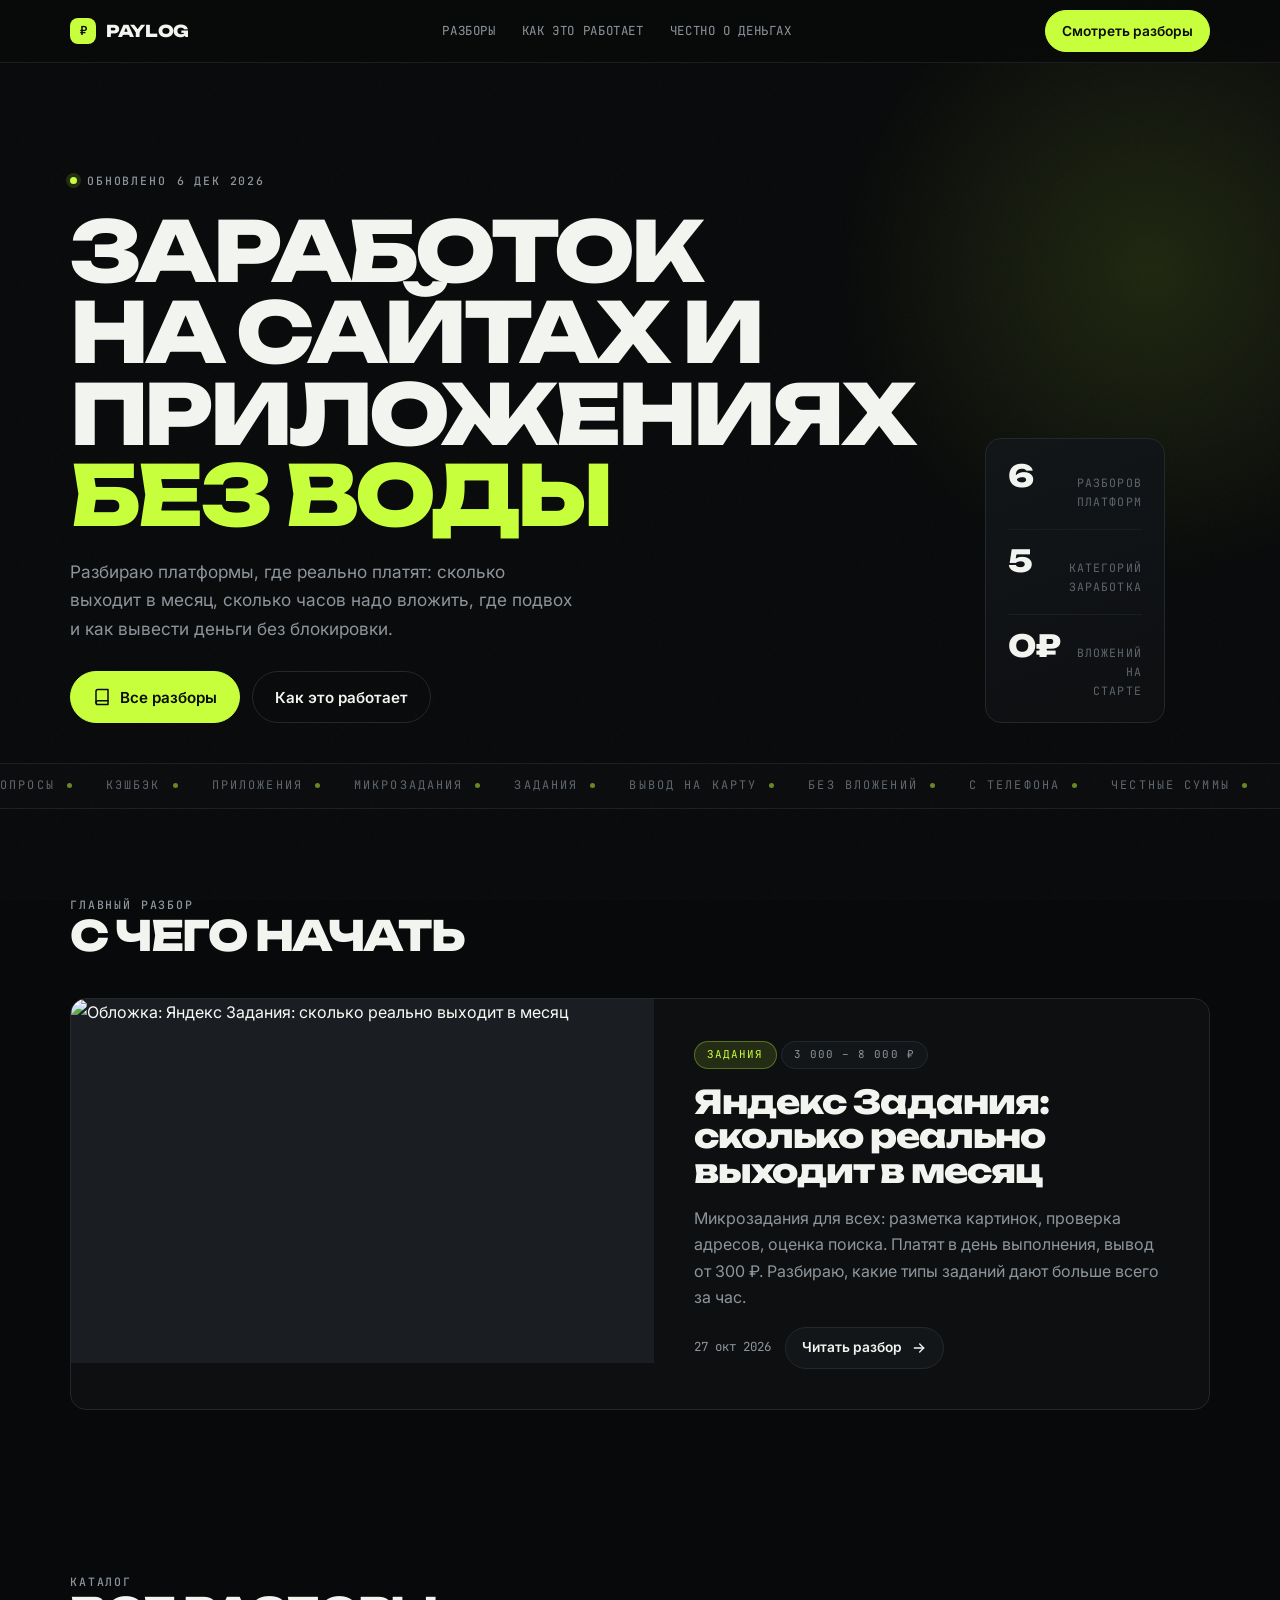
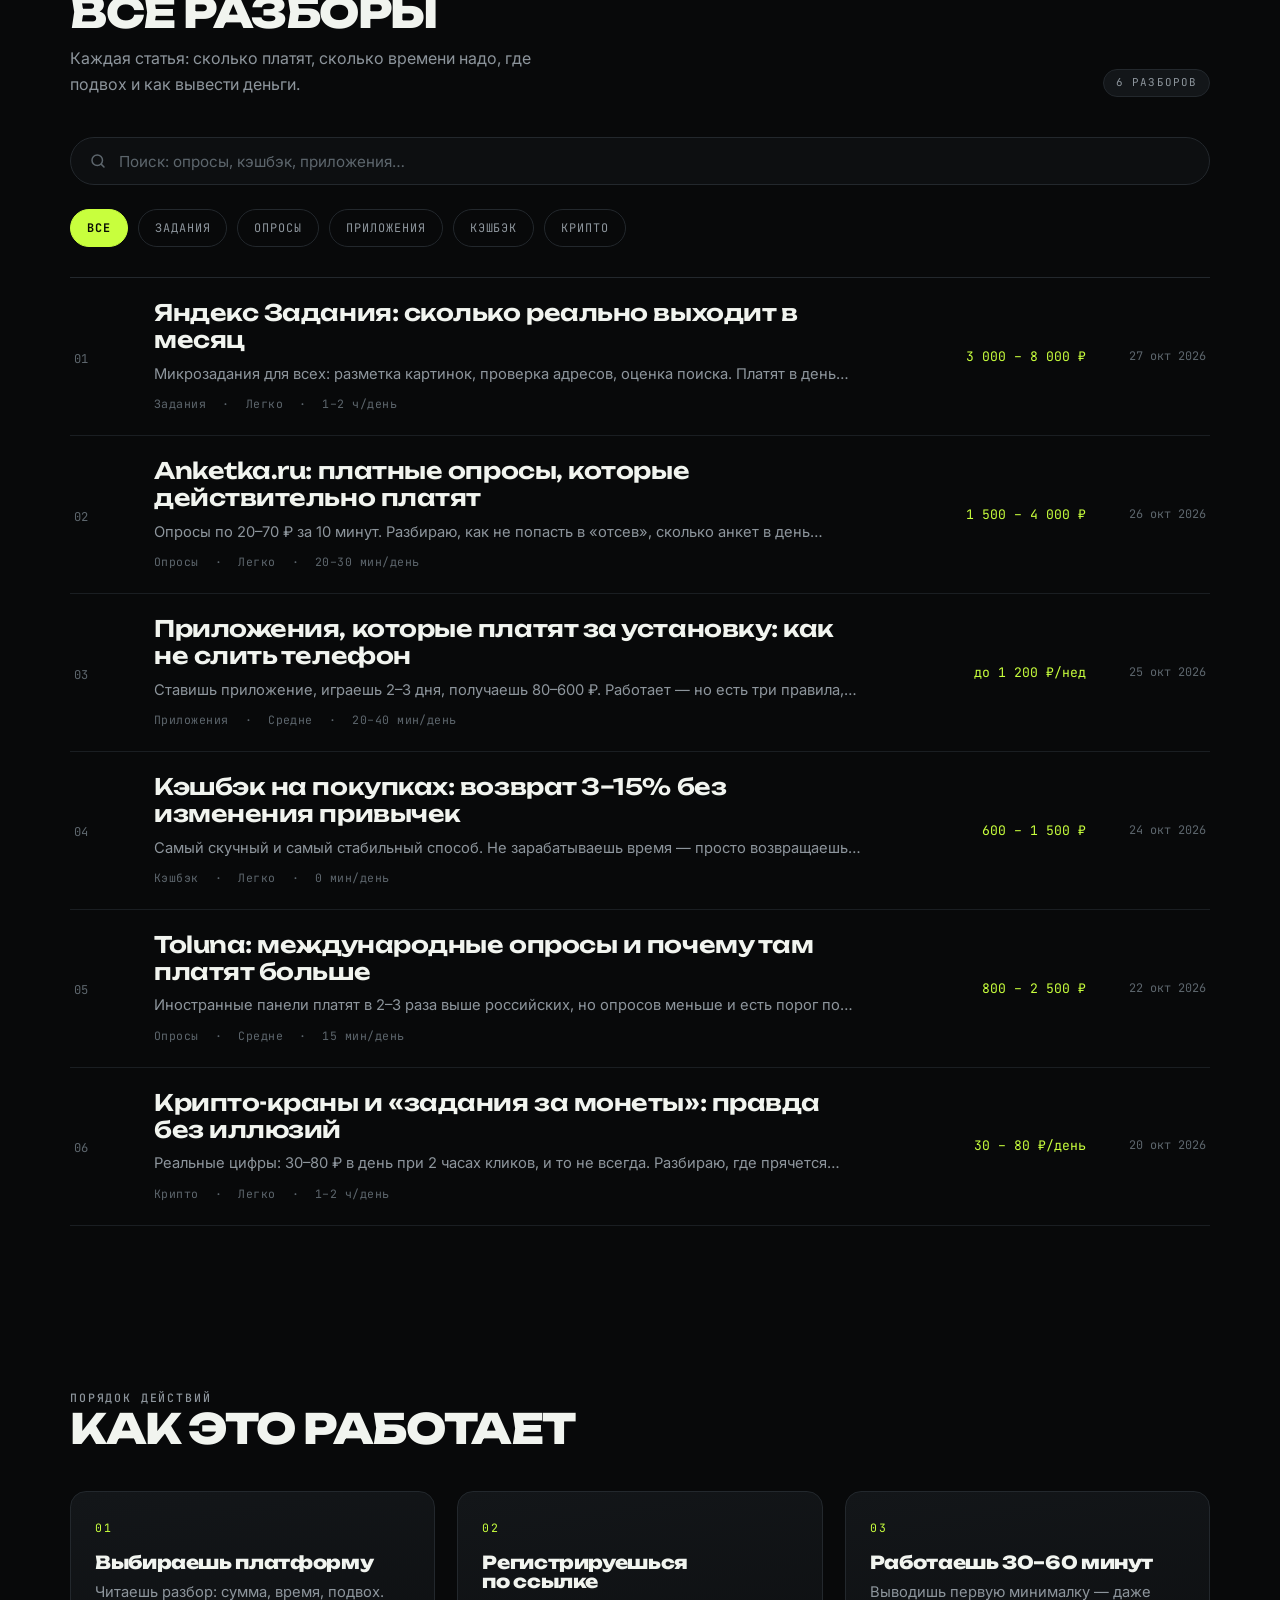
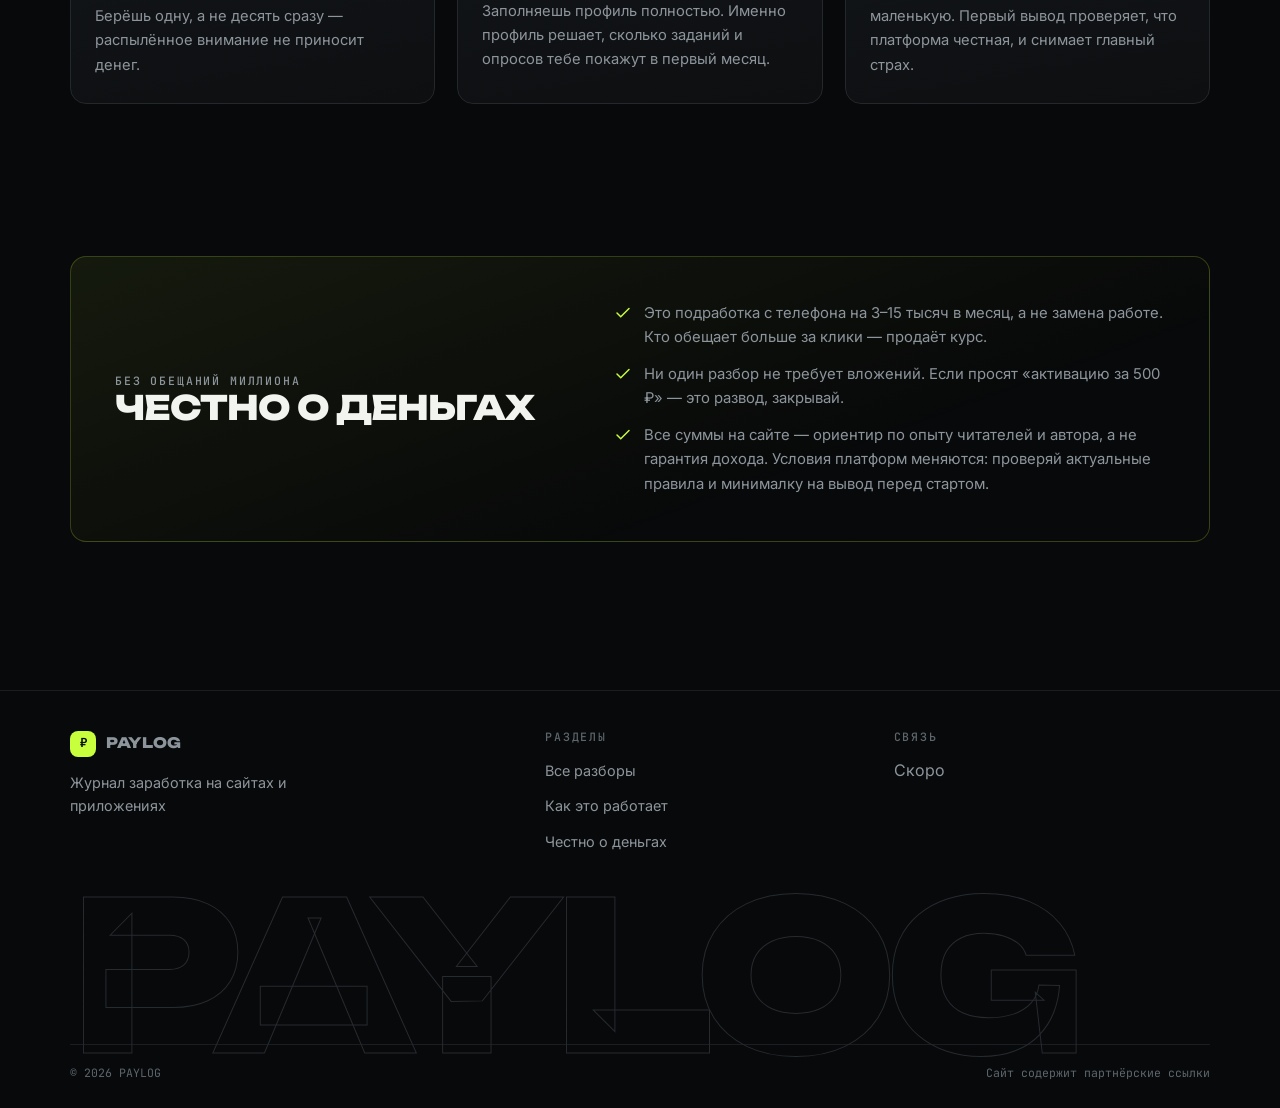
==== index.html @ ec25f1d9 "zyvo: paylog blog + hidden admin panel" ====
<!DOCTYPE html>
<html lang="ru">
<head>
<meta charset="utf-8">
<meta name="viewport" content="width=device-width, initial-scale=1">
<title>PAYLOG — заработок на сайтах и приложениях</title>
<meta name="description" content="Разборы сайтов и приложений, где реально платят: сколько выходит в месяц, сколько времени нужно, где подвох и как вывести деньги.">
<meta name="theme-color" content="#08090a">
<meta property="og:title" content="PAYLOG — заработок на сайтах и приложениях">
<meta property="og:description" content="Разборы платформ: суммы, время, подвохи и вывод денег. Без обещаний миллиона.">
<meta property="og:type" content="website">
<link rel="icon" href="data:image/svg+xml,%3Csvg xmlns='http://www.w3.org/2000/svg' viewBox='0 0 100 100'%3E%3Crect width='100' height='100' rx='22' fill='%23c8ff3d'/%3E%3Ctext x='50' y='72' font-family='monospace' font-weight='700' font-size='58' text-anchor='middle' fill='%230a0d05'%3EP%3C/text%3E%3C/svg%3E">
<link rel="preconnect" href="https://fonts.googleapis.com">
<link rel="preconnect" href="https://fonts.gstatic.com" crossorigin>
<link href="https://fonts.googleapis.com/css2?family=Unbounded:wght@400;600;800&family=Inter:wght@400;500;600&family=JetBrains+Mono:wght@400;500;700&display=swap" rel="stylesheet">
<link rel="stylesheet" href="assets/css/style.css">
</head>
<body>
<a class="skip" href="#main">Перейти к статьям</a>

<header class="nav">
  <div class="wrap nav__in">
    <a class="brand" href="index.html">
      <span class="brand__mark" aria-hidden="true">₽</span>
      <span id="brandName">PAYLOG</span>
    </a>
    <nav class="nav__links" aria-label="Основная навигация">
      <a href="#posts">Разборы</a>
      <a href="#how">Как это работает</a>
      <a href="#honest">Честно о деньгах</a>
    </nav>
    <a class="btn btn--sm btn--primary" href="#posts">Смотреть разборы</a>
  </div>
</header>

<main id="main">
  <section class="hero">
    <div class="wrap hero__grid">
      <div>
        <p class="hero__eyebrow overline"><span class="dot" aria-hidden="true"></span> обновлено <span id="heroDate" class="mono">—</span></p>
        <h1 class="display">
          <span id="heroTitle">Заработок на сайтах<br>и приложениях</span>
          <span class="accent" id="heroAccent"></span>
        </h1>
        <p class="hero__sub" id="heroSub">Разбираю платформы, где реально платят: сколько выходит в месяц, сколько часов надо вложить, где подвох и как вывести деньги без блокировки.</p>
        <div class="hero__cta">
          <a class="btn btn--primary" href="#posts">
            <svg width="18" height="18" viewBox="0 0 24 24" fill="none" stroke="currentColor" stroke-width="2" stroke-linecap="round" stroke-linejoin="round" aria-hidden="true"><path d="M4 19.5A2.5 2.5 0 0 1 6.5 17H20"/><path d="M6.5 2H20v20H6.5A2.5 2.5 0 0 1 4 19.5v-15A2.5 2.5 0 0 1 6.5 2z"/></svg>
            Все разборы
          </a>
          <a class="btn btn--ghost" href="#how">Как это работает</a>
        </div>
      </div>

      <aside class="hero__panel" aria-label="Сводка по блогу">
        <div class="stat"><span class="stat__n" id="statPosts">—</span><span class="stat__l">разборов<br>платформ</span></div>
        <div class="stat"><span class="stat__n" id="statCats">—</span><span class="stat__l">категорий<br>заработка</span></div>
        <div class="stat"><span class="stat__n" id="statHours">0₽</span><span class="stat__l">вложений<br>на старте</span></div>
      </aside>
    </div>
  </section>

  <div class="ticker" aria-hidden="true">
    <div class="ticker__track" id="ticker"></div>
  </div>

  <section class="sec" id="featuredSec">
    <div class="wrap">
      <div class="sec__head reveal">
        <div>
          <p class="overline">Главный разбор</p>
          <h2 class="h2">С чего начать</h2>
        </div>
      </div>
      <div id="featured" aria-live="polite"></div>
    </div>
  </section>

  <section class="sec" id="posts">
    <div class="wrap">
      <div class="sec__head reveal">
        <div>
          <p class="overline">Каталог</p>
          <h2 class="h2">Все разборы</h2>
          <p>Каждая статья: сколько платят, сколько времени надо, где подвох и как вывести деньги.</p>
        </div>
        <span class="chip mono" id="countChip">—</span>
      </div>

      <label class="searchbar" for="q">
        <svg width="18" height="18" viewBox="0 0 24 24" fill="none" stroke="currentColor" stroke-width="2" stroke-linecap="round" aria-hidden="true"><circle cx="11" cy="11" r="7"/><path d="m20 20-3.2-3.2"/></svg>
        <input id="q" type="search" placeholder="Поиск: опросы, кэшбэк, приложения…" autocomplete="off">
      </label>

      <div class="filters" id="filters" role="group" aria-label="Фильтр по категориям"></div>

      <div id="ledger" aria-live="polite">
        <div class="skel"><div></div><div></div><div></div></div>
        <div class="skel"><div></div><div></div><div></div></div>
        <div class="skel"><div></div><div></div><div></div></div>
      </div>
    </div>
  </section>

  <section class="sec" id="how">
    <div class="wrap">
      <div class="sec__head reveal">
        <div>
          <p class="overline">Порядок действий</p>
          <h2 class="h2">Как это работает</h2>
        </div>
      </div>
      <div class="steps">
        <div class="step reveal">
          <span class="step__n">01</span>
          <h3>Выбираешь платформу</h3>
          <p>Читаешь разбор: сумма, время, подвох. Берёшь одну, а не десять сразу — распылённое внимание не приносит денег.</p>
        </div>
        <div class="step reveal">
          <span class="step__n">02</span>
          <h3>Регистрируешься по ссылке</h3>
          <p>Заполняешь профиль полностью. Именно профиль решает, сколько заданий и опросов тебе покажут в первый месяц.</p>
        </div>
        <div class="step reveal">
          <span class="step__n">03</span>
          <h3>Работаешь 30–60 минут</h3>
          <p>Выводишь первую минималку — даже маленькую. Первый вывод проверяет, что платформа честная, и снимает главный страх.</p>
        </div>
      </div>
    </div>
  </section>

  <section class="sec" id="honest">
    <div class="wrap">
      <div class="honest reveal">
        <div>
          <p class="overline">Без обещаний миллиона</p>
          <h2>Честно о деньгах</h2>
        </div>
        <ul>
          <li>
            <svg width="18" height="18" viewBox="0 0 24 24" fill="none" stroke="currentColor" stroke-width="2" stroke-linecap="round" aria-hidden="true"><path d="M20 6 9 17l-5-5"/></svg>
            <span>Это подработка с телефона на 3–15 тысяч в месяц, а не замена работе. Кто обещает больше за клики — продаёт курс.</span>
          </li>
          <li>
            <svg width="18" height="18" viewBox="0 0 24 24" fill="none" stroke="currentColor" stroke-width="2" stroke-linecap="round" aria-hidden="true"><path d="M20 6 9 17l-5-5"/></svg>
            <span>Ни один разбор не требует вложений. Если просят «активацию за 500 ₽» — это развод, закрывай.</span>
          </li>
          <li>
            <svg width="18" height="18" viewBox="0 0 24 24" fill="none" stroke="currentColor" stroke-width="2" stroke-linecap="round" aria-hidden="true"><path d="M20 6 9 17l-5-5"/></svg>
            <span id="honestRule">Суммы — ориентир, а не гарантия. Условия платформ меняются: проверяй минималку на вывод перед стартом.</span>
          </li>
        </ul>
      </div>
    </div>
  </section>
</main>

<footer class="foot">
  <div class="wrap">
    <div class="foot__grid">
      <div>
        <a class="brand" href="index.html"><span class="brand__mark" aria-hidden="true">₽</span><span>PAYLOG</span></a>
        <p class="muted" style="margin:14px 0 0;max-width:34ch;font-size:.9rem" id="footTag">Журнал заработка на сайтах и приложениях.</p>
      </div>
      <div>
        <h4>Разделы</h4>
        <ul>
          <li><a href="#posts">Все разборы</a></li>
          <li><a href="#how">Как это работает</a></li>
          <li><a href="#honest">Честно о деньгах</a></li>
        </ul>
      </div>
      <div>
        <h4>Связь</h4>
        <ul id="footLinks">
          <li><span class="muted">Скоро</span></li>
        </ul>
      </div>
    </div>
    <div class="foot__word" aria-hidden="true">PAYLOG</div>
    <div class="foot__bottom">
      <span id="footCopy">© <span id="year">2026</span> PAYLOG</span>
      <span>Сайт содержит партнёрские ссылки</span>
    </div>
  </div>
</footer>

<script src="assets/js/app.js" defer></script>
</body>
</html>
---- assets/css/style.css ----
/* PAYLOG — design system
   mood: "точно · деньги · техно"
   Swiss grid + acid lime on near-black
*/

/* ---------- fonts ---------- */

:root {
  --bg: #08090a;
  --surface: #0d0f11;
  --surface-2: #131619;
  --surface-3: #1a1e22;
  --line: #23282d;
  --line-soft: #1a1e22;
  --text-1: #f1f4ef;
  --text-2: #8d959c;
  --text-3: #5d666d;
  --accent: #c8ff3d;
  --accent-ink: #0a0d05;
  --accent-soft: rgba(200, 255, 61, .12);
  --danger: #ff5f45;
  --ok: #66e39b;

  --r: 16px;
  --r-sm: 10px;
  --r-pill: 999px;

  --s1: 4px; --s2: 8px; --s3: 16px; --s4: 24px; --s5: 40px; --s6: 72px;

  --container: 1180px;
  --reading: 66ch;

  --f-display: 'Unbounded', 'Arial Black', system-ui, sans-serif;
  --f-body: 'Inter', system-ui, -apple-system, sans-serif;
  --f-mono: 'JetBrains Mono', ui-monospace, monospace;

  --ease: cubic-bezier(.16, 1, .3, 1);
}

* { box-sizing: border-box; }

html { -webkit-text-size-adjust: 100%; scroll-behavior: smooth; }

body {
  margin: 0;
  background: var(--bg);
  color: var(--text-1);
  font-family: var(--f-body);
  font-size: 16px;
  line-height: 1.65;
  -webkit-font-smoothing: antialiased;
  overflow-x: hidden;
}

body::before {
  /* subtle film grain — keeps flat black from looking cheap */
  content: '';
  position: fixed;
  inset: 0;
  z-index: 0;
  pointer-events: none;
  opacity: .035;
  background-image: url("data:image/svg+xml,%3Csvg xmlns='http://www.w3.org/2000/svg' width='140' height='140'%3E%3Cfilter id='n'%3E%3CfeTurbulence type='fractalNoise' baseFrequency='.85' numOctaves='3'/%3E%3C/filter%3E%3Crect width='140' height='140' filter='url(%23n)'/%3E%3C/svg%3E");
}

img { max-width: 100%; display: block; }
a { color: inherit; text-decoration: none; }
button, input, textarea, select { font: inherit; color: inherit; }

::selection { background: var(--accent); color: var(--accent-ink); }

:focus-visible {
  outline: 2px solid var(--accent);
  outline-offset: 3px;
  border-radius: 4px;
}

.wrap {
  width: 100%;
  max-width: var(--container);
  margin-inline: auto;
  padding-inline: 20px;
  position: relative;
  z-index: 1;
}

.skip {
  position: absolute;
  left: -9999px;
  top: 8px;
  background: var(--accent);
  color: var(--accent-ink);
  padding: 10px 16px;
  border-radius: var(--r-sm);
  font-weight: 600;
  z-index: 99;
}
.skip:focus { left: 16px; }

/* ---------- type ---------- */
h1, h2, h3, h4 {
  font-family: var(--f-display);
  font-weight: 800;
  line-height: 1.06;
  letter-spacing: -.03em;
  margin: 0;
  text-wrap: balance;
}

.display {
  font-family: var(--f-display);
  font-size: clamp(2.3rem, 8.6vw, 5.2rem);
  font-weight: 800;
  line-height: .98;
  letter-spacing: -.045em;
  text-transform: uppercase;
}

.h2 {
  font-size: clamp(1.55rem, 4.6vw, 2.6rem);
  text-transform: uppercase;
  letter-spacing: -.035em;
}

.overline {
  font-family: var(--f-mono);
  font-size: .72rem;
  font-weight: 500;
  letter-spacing: .16em;
  text-transform: uppercase;
  color: var(--text-2);
}

.mono { font-family: var(--f-mono); font-variant-numeric: tabular-nums; }
.muted { color: var(--text-2); }

/* ---------- nav ---------- */
.nav {
  position: sticky;
  top: 0;
  z-index: 40;
  backdrop-filter: blur(14px) saturate(140%);
  -webkit-backdrop-filter: blur(14px) saturate(140%);
  background: rgba(8, 9, 10, .78);
  border-bottom: 1px solid var(--line-soft);
}
.nav__in {
  display: flex;
  align-items: center;
  justify-content: space-between;
  gap: var(--s3);
  height: 62px;
}
.brand {
  display: flex;
  align-items: center;
  gap: 10px;
  font-family: var(--f-display);
  font-weight: 800;
  font-size: 1.02rem;
  letter-spacing: -.02em;
  text-transform: uppercase;
}
.brand__mark {
  width: 26px; height: 26px;
  display: grid; place-items: center;
  border-radius: 8px;
  background: var(--accent);
  color: var(--accent-ink);
  font-family: var(--f-mono);
  font-size: .78rem;
  font-weight: 700;
}
.nav__links { display: none; gap: 26px; }
.nav__links a {
  font-family: var(--f-mono);
  font-size: .78rem;
  letter-spacing: .05em;
  text-transform: uppercase;
  color: var(--text-2);
  transition: color .2s;
}
.nav__links a:hover { color: var(--accent); }

@media (min-width: 860px) {
  .nav__links { display: flex; }
}

/* ---------- buttons ---------- */
.btn {
  --btn-bg: var(--surface-2);
  display: inline-flex;
  align-items: center;
  justify-content: center;
  gap: 9px;
  height: 52px;
  padding: 0 22px;
  border: 1px solid var(--line);
  border-radius: var(--r-pill);
  background: var(--btn-bg);
  color: var(--text-1);
  font-weight: 600;
  font-size: .95rem;
  cursor: pointer;
  transition: transform .3s var(--ease), box-shadow .3s var(--ease),
              background .2s, border-color .2s, color .2s;
}
.btn:hover {
  transform: translateY(-3px);
  border-color: #31373d;
  box-shadow: 0 12px 26px rgba(0, 0, 0, .45);
}
.btn:active { transform: translateY(0) scale(.985); transition-duration: .1s; }

.btn--primary {
  background: var(--accent);
  border-color: var(--accent);
  color: var(--accent-ink);
  box-shadow: 0 0 0 0 rgba(200, 255, 61, .35);
}
.btn--primary:hover {
  background: #d4ff63;
  border-color: #d4ff63;
  box-shadow: 0 14px 34px rgba(200, 255, 61, .22);
}
.btn--sm { height: 42px; padding: 0 16px; font-size: .86rem; }
.btn--ghost { background: transparent; }
.btn--danger { color: var(--danger); border-color: rgba(255, 95, 69, .35); }
.btn--danger:hover { background: rgba(255, 95, 69, .1); }
.btn svg { flex: none; }
.btn[disabled] { opacity: .5; pointer-events: none; }

/* ---------- hero ---------- */
.hero { padding: clamp(48px, 9vw, 96px) 0 var(--s5); position: relative; }
.hero::after {
  content: '';
  position: absolute;
  top: -22%;
  right: -18%;
  width: 62vw;
  height: 62vw;
  max-width: 720px;
  max-height: 720px;
  border-radius: 50%;
  background: radial-gradient(circle, rgba(200, 255, 61, .12), transparent 62%);
  pointer-events: none;
  z-index: 0;
}
.hero__grid { display: grid; gap: var(--s5); }
@media (min-width: 940px) {
  .hero__grid { grid-template-columns: 1.45fr .8fr; align-items: end; gap: var(--s6); }
}

.hero__eyebrow {
  display: flex; align-items: center; gap: 10px;
  margin-bottom: 20px;
}
.dot {
  width: 7px; height: 7px; border-radius: 50%;
  background: var(--accent);
  box-shadow: 0 0 0 4px rgba(200, 255, 61, .14);
  animation: pulse 2.4s infinite;
}
@keyframes pulse {
  0%, 100% { box-shadow: 0 0 0 4px rgba(200,255,61,.14); }
  50% { box-shadow: 0 0 0 8px rgba(200,255,61,.05); }
}

.hero h1 .accent { color: var(--accent); display: block; }
.hero__sub {
  margin: 22px 0 0;
  max-width: 46ch;
  color: var(--text-2);
  font-size: clamp(.98rem, 2.4vw, 1.08rem);
}
.hero__cta { display: flex; flex-wrap: wrap; gap: 12px; margin-top: 28px; }

.hero__panel {
  border: 1px solid var(--line);
  border-radius: var(--r);
  background: linear-gradient(160deg, var(--surface-2), var(--surface));
  padding: 22px;
  display: grid;
  gap: 18px;
}
.stat { display: flex; align-items: baseline; justify-content: space-between; gap: 12px; }
.stat__n {
  font-family: var(--f-display);
  font-size: 1.9rem;
  font-weight: 800;
  letter-spacing: -.04em;
  line-height: 1;
}
.stat__l {
  font-family: var(--f-mono);
  font-size: .72rem;
  letter-spacing: .1em;
  text-transform: uppercase;
  color: var(--text-3);
  text-align: right;
}
.stat + .stat { border-top: 1px solid var(--line-soft); padding-top: 16px; }

/* ticker */
.ticker {
  border-block: 1px solid var(--line-soft);
  overflow: hidden;
  padding: 12px 0;
  background: #0a0b0d;
}
.ticker__track {
  display: flex;
  gap: 34px;
  width: max-content;
  animation: slide 38s linear infinite;
}
.ticker span {
  font-family: var(--f-mono);
  font-size: .74rem;
  letter-spacing: .18em;
  text-transform: uppercase;
  color: var(--text-3);
  display: inline-flex;
  align-items: center;
  gap: 12px;
  white-space: nowrap;
}
.ticker span::after {
  content: '';
  width: 5px; height: 5px; border-radius: 50%;
  background: var(--accent);
  opacity: .5;
}
@keyframes slide { to { transform: translateX(-50%); } }
@media (prefers-reduced-motion: reduce) {
  .ticker__track { animation: none; }
  .dot { animation: none; }
}

/* ---------- section headers ---------- */
.sec { padding-block: clamp(44px, 8vw, 76px); }
.sec__head {
  display: flex;
  flex-wrap: wrap;
  align-items: flex-end;
  justify-content: space-between;
  gap: var(--s3);
  margin-bottom: var(--s5);
}
.sec__head p { margin: 10px 0 0; color: var(--text-2); max-width: 52ch; }

/* ---------- featured ---------- */
.featured {
  display: grid;
  border: 1px solid var(--line);
  border-radius: var(--r);
  overflow: hidden;
  background: var(--surface);
  transition: border-color .3s, transform .4s var(--ease);
}
.featured:hover { border-color: #313940; transform: translateY(-3px); }
@media (min-width: 820px) { .featured { grid-template-columns: 1.05fr 1fr; } }

.featured__media {
  position: relative;
  aspect-ratio: 16 / 10;
  background: var(--surface-3);
  overflow: hidden;
}
.featured__media img {
  width: 100%; height: 100%;
  object-fit: cover;
  transition: transform .7s var(--ease);
  filter: saturate(.9) contrast(1.05);
}
.featured:hover .featured__media img { transform: scale(1.045); }
.featured__body { padding: clamp(22px, 4vw, 40px); display: flex; flex-direction: column; gap: 16px; }
.featured__body h3 { font-size: clamp(1.35rem, 3.4vw, 2.05rem); text-transform: none; letter-spacing: -.03em; }
.featured__body p { margin: 0; color: var(--text-2); }
.featured__foot { margin-top: auto; display: flex; align-items: center; gap: 14px; flex-wrap: wrap; }

.chip {
  display: inline-flex;
  align-items: center;
  gap: 7px;
  height: 28px;
  padding: 0 12px;
  border-radius: var(--r-pill);
  border: 1px solid var(--line);
  background: var(--surface-2);
  font-family: var(--f-mono);
  font-size: .68rem;
  letter-spacing: .1em;
  text-transform: uppercase;
  color: var(--text-2);
  white-space: nowrap;
}
.chip--accent { color: var(--accent); border-color: rgba(200, 255, 61, .32); background: var(--accent-soft); }

/* ---------- filters ---------- */
.filters {
  display: flex;
  gap: 10px;
  overflow-x: auto;
  padding-bottom: 6px;
  margin-bottom: var(--s4);
  scrollbar-width: none;
}
.filters::-webkit-scrollbar { display: none; }
.fbtn {
  flex: none;
  height: 38px;
  padding: 0 16px;
  border-radius: var(--r-pill);
  border: 1px solid var(--line);
  background: transparent;
  color: var(--text-2);
  font-family: var(--f-mono);
  font-size: .74rem;
  letter-spacing: .08em;
  text-transform: uppercase;
  cursor: pointer;
  transition: all .2s;
}
.fbtn:hover { color: var(--text-1); border-color: #333a41; }
.fbtn[aria-pressed="true"] {
  background: var(--accent);
  border-color: var(--accent);
  color: var(--accent-ink);
  font-weight: 700;
}

.searchbar {
  display: flex;
  align-items: center;
  gap: 10px;
  border: 1px solid var(--line);
  border-radius: var(--r-pill);
  background: var(--surface);
  padding: 0 18px;
  height: 48px;
  margin-bottom: var(--s4);
  transition: border-color .2s;
}
.searchbar:focus-within { border-color: rgba(200, 255, 61, .45); }
.searchbar input {
  flex: 1;
  background: none;
  border: 0;
  outline: none;
  font-size: .95rem;
  min-width: 0;
}
.searchbar input::placeholder { color: var(--text-3); }
.searchbar svg { color: var(--text-3); flex: none; }

/* ---------- ledger list ---------- */
.ledger { border-top: 1px solid var(--line); }
.row {
  display: grid;
  grid-template-columns: 46px 1fr;
  gap: 14px;
  padding: 22px 4px;
  border-bottom: 1px solid var(--line-soft);
  position: relative;
  transition: background .25s, padding .3s var(--ease);
}
.row::before {
  content: '';
  position: absolute;
  left: 0; top: 0; bottom: 0;
  width: 2px;
  background: var(--accent);
  transform: scaleY(0);
  transform-origin: top;
  transition: transform .35s var(--ease);
}
.row:hover { background: rgba(255, 255, 255, .018); padding-left: 12px; }
.row:hover::before { transform: scaleY(1); }
.row__num {
  font-family: var(--f-mono);
  font-size: .76rem;
  color: var(--text-3);
  padding-top: 4px;
  transition: color .2s;
}
.row:hover .row__num { color: var(--accent); }
.row__main { display: grid; gap: 8px; }
.row__title {
  font-family: var(--f-display);
  font-size: clamp(1.05rem, 2.9vw, 1.42rem);
  font-weight: 600;
  letter-spacing: -.02em;
  line-height: 1.18;
  transition: color .2s;
}
.row:hover .row__title { color: var(--accent); }
.row__desc {
  color: var(--text-2);
  font-size: .92rem;
  margin: 0;
  display: -webkit-box;
  -webkit-line-clamp: 2;
  -webkit-box-orient: vertical;
  overflow: hidden;
}
.row__meta {
  display: flex;
  flex-wrap: wrap;
  gap: 8px 16px;
  align-items: center;
  font-family: var(--f-mono);
  font-size: .72rem;
  letter-spacing: .04em;
  color: var(--text-3);
}
.row__pay { color: var(--accent); }

@media (min-width: 900px) {
  .row { grid-template-columns: 56px 1fr 190px 96px; align-items: center; gap: 24px; }
  .row__paycell { text-align: right; font-family: var(--f-mono); font-size: .82rem; color: var(--accent); }
  .row__date { text-align: right; font-family: var(--f-mono); font-size: .74rem; color: var(--text-3); }
  .row__desc { -webkit-line-clamp: 1; }
}

/* ---------- steps ---------- */
.steps { display: grid; gap: 18px; }
@media (min-width: 820px) { .steps { grid-template-columns: repeat(3, 1fr); gap: 22px; } }
.step {
  border: 1px solid var(--line);
  border-radius: var(--r);
  padding: 26px 24px;
  background: linear-gradient(170deg, var(--surface-2), var(--surface));
  position: relative;
  overflow: hidden;
}
.step__n {
  font-family: var(--f-mono);
  font-size: .72rem;
  letter-spacing: .18em;
  color: var(--accent);
  margin-bottom: 16px;
  display: block;
}
.step h3 { font-size: 1.12rem; text-transform: none; letter-spacing: -.02em; margin-bottom: 8px; }
.step p { margin: 0; color: var(--text-2); font-size: .92rem; }

/* ---------- honesty block ---------- */
.honest {
  border: 1px solid rgba(200, 255, 61, .22);
  background: linear-gradient(160deg, rgba(200, 255, 61, .07), transparent 70%);
  border-radius: var(--r);
  padding: clamp(24px, 5vw, 44px);
  display: grid;
  gap: 18px;
}
@media (min-width: 820px) { .honest { grid-template-columns: 1fr 1.2fr; align-items: center; gap: 40px; } }
.honest h2 { font-size: clamp(1.4rem, 4vw, 2.1rem); text-transform: uppercase; }
.honest p { margin: 0; color: var(--text-2); }
.honest ul { margin: 0; padding-left: 0; list-style: none; display: grid; gap: 12px; }
.honest li { display: flex; gap: 12px; align-items: flex-start; color: var(--text-2); font-size: .93rem; }
.honest li svg { color: var(--accent); flex: none; margin-top: 3px; }

/* ---------- footer ---------- */
.foot {
  border-top: 1px solid var(--line-soft);
  padding-top: var(--s5);
  margin-top: var(--s6);
  overflow: hidden;
}
.foot__grid { display: grid; gap: 32px; }
@media (min-width: 760px) { .foot__grid { grid-template-columns: 1.4fr 1fr 1fr; } }
.foot h4 { font-family: var(--f-mono); font-size: .72rem; letter-spacing: .16em; text-transform: uppercase; color: var(--text-3); margin-bottom: 14px; font-weight: 500; }
.foot ul { list-style: none; margin: 0; padding: 0; display: grid; gap: 9px; }
.foot a { color: var(--text-2); font-size: .9rem; transition: color .2s; }
.foot a:hover { color: var(--accent); }
.foot__word {
  font-family: var(--f-display);
  font-weight: 800;
  font-size: clamp(3.4rem, 17vw, 13rem);
  line-height: .78;
  letter-spacing: -.06em;
  text-transform: uppercase;
  color: transparent;
  -webkit-text-stroke: 1px #262b30;
  margin-top: 40px;
  margin-bottom: -12px;
  user-select: none;
}
.foot__bottom {
  border-top: 1px solid var(--line-soft);
  padding: 18px 0 26px;
  display: flex;
  flex-wrap: wrap;
  gap: 10px 24px;
  justify-content: space-between;
  font-family: var(--f-mono);
  font-size: .72rem;
  color: var(--text-3);
}

/* ---------- reveal ---------- */
.reveal { opacity: 0; transform: translateY(22px); }
.reveal.in {
  opacity: 1;
  transform: none;
  transition: opacity .65s var(--ease), transform .65s var(--ease);
}
@media (prefers-reduced-motion: reduce) {
  .reveal, .reveal.in { opacity: 1; transform: none; transition: none; }
  .featured:hover, .btn:hover, .row:hover { transform: none; }
}

/* ---------- states ---------- */
.empty {
  border: 1px dashed var(--line);
  border-radius: var(--r);
  padding: 48px 24px;
  text-align: center;
  color: var(--text-2);
}
.empty strong { display: block; font-family: var(--f-display); color: var(--text-1); margin-bottom: 6px; font-size: 1.1rem; }

.skel { border-bottom: 1px solid var(--line-soft); padding: 22px 4px; display: grid; gap: 10px; }
.skel div {
  height: 12px;
  border-radius: 6px;
  background: linear-gradient(90deg, var(--surface-2), var(--surface-3), var(--surface-2));
  background-size: 200% 100%;
  animation: shimmer 1.4s infinite linear;
}
.skel div:nth-child(1) { width: 30%; }
.skel div:nth-child(2) { width: 72%; height: 20px; }
@keyframes shimmer { to { background-position: -200% 0; } }
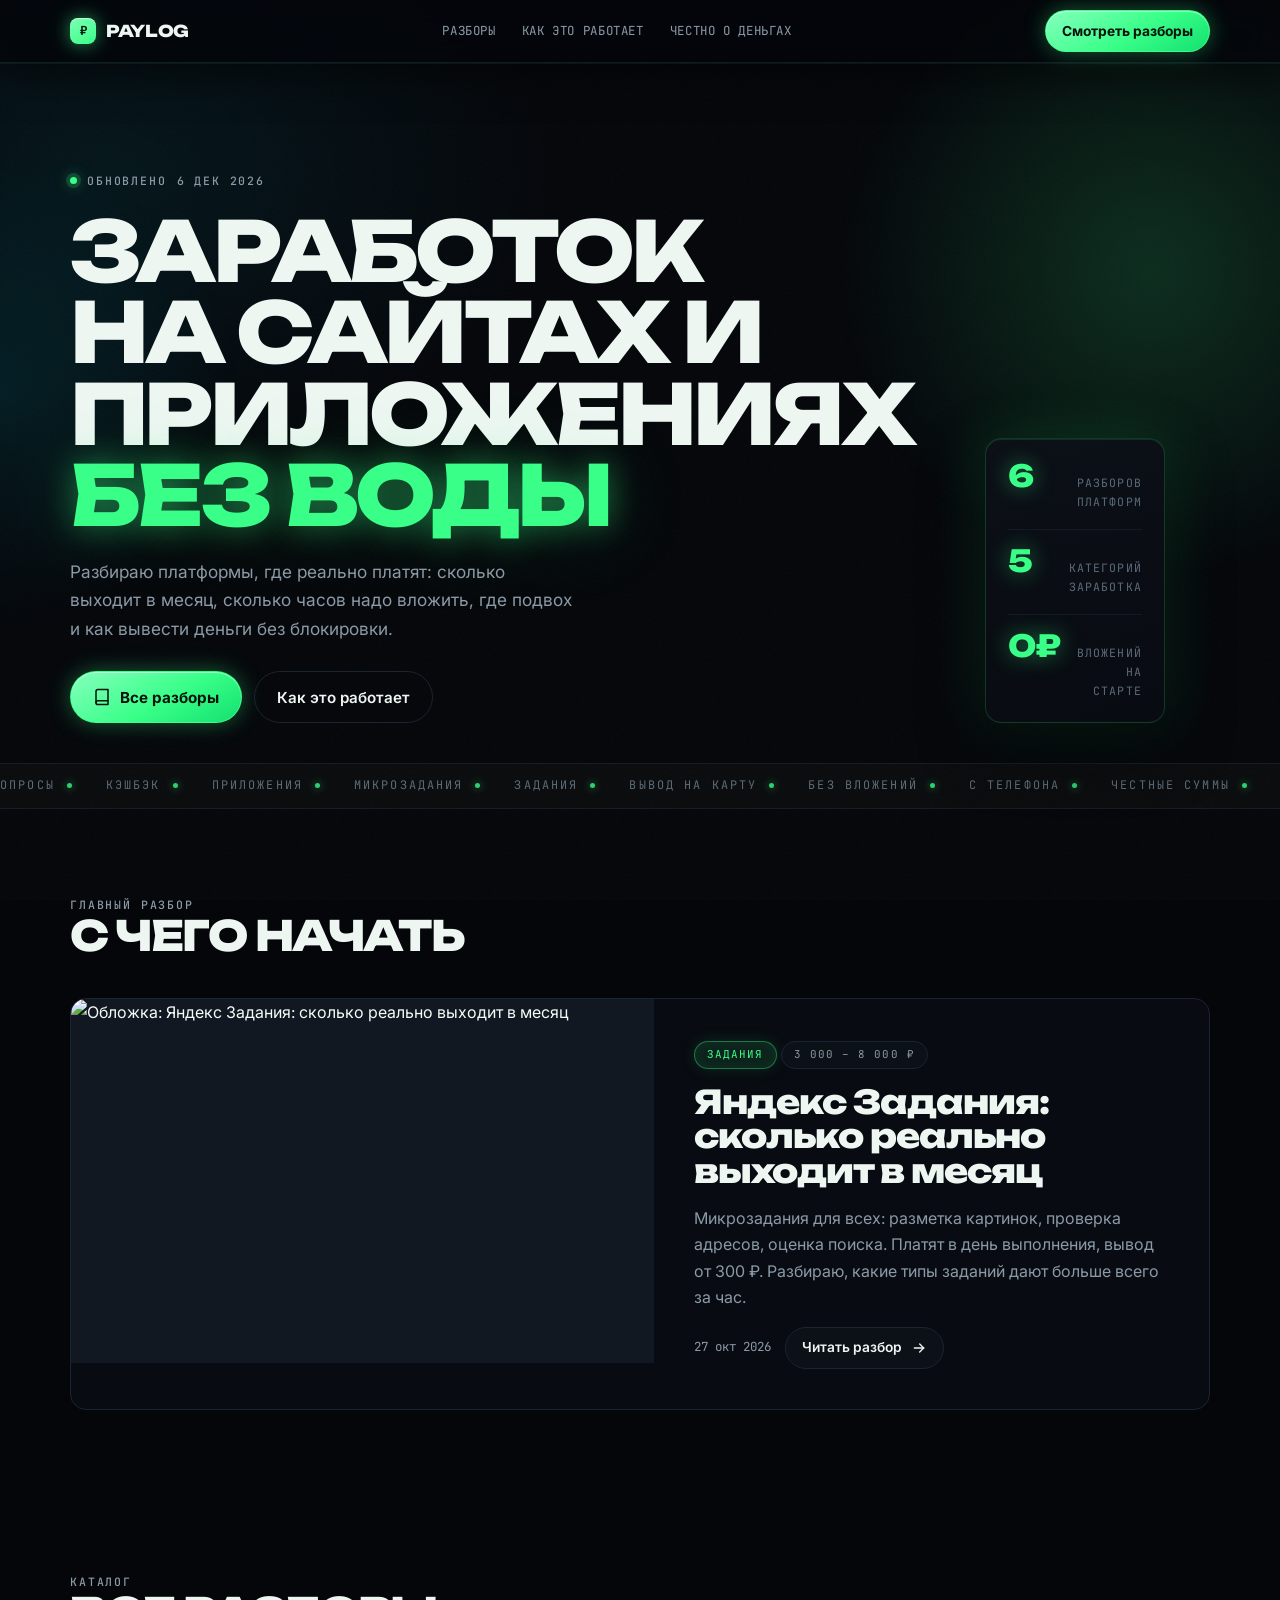
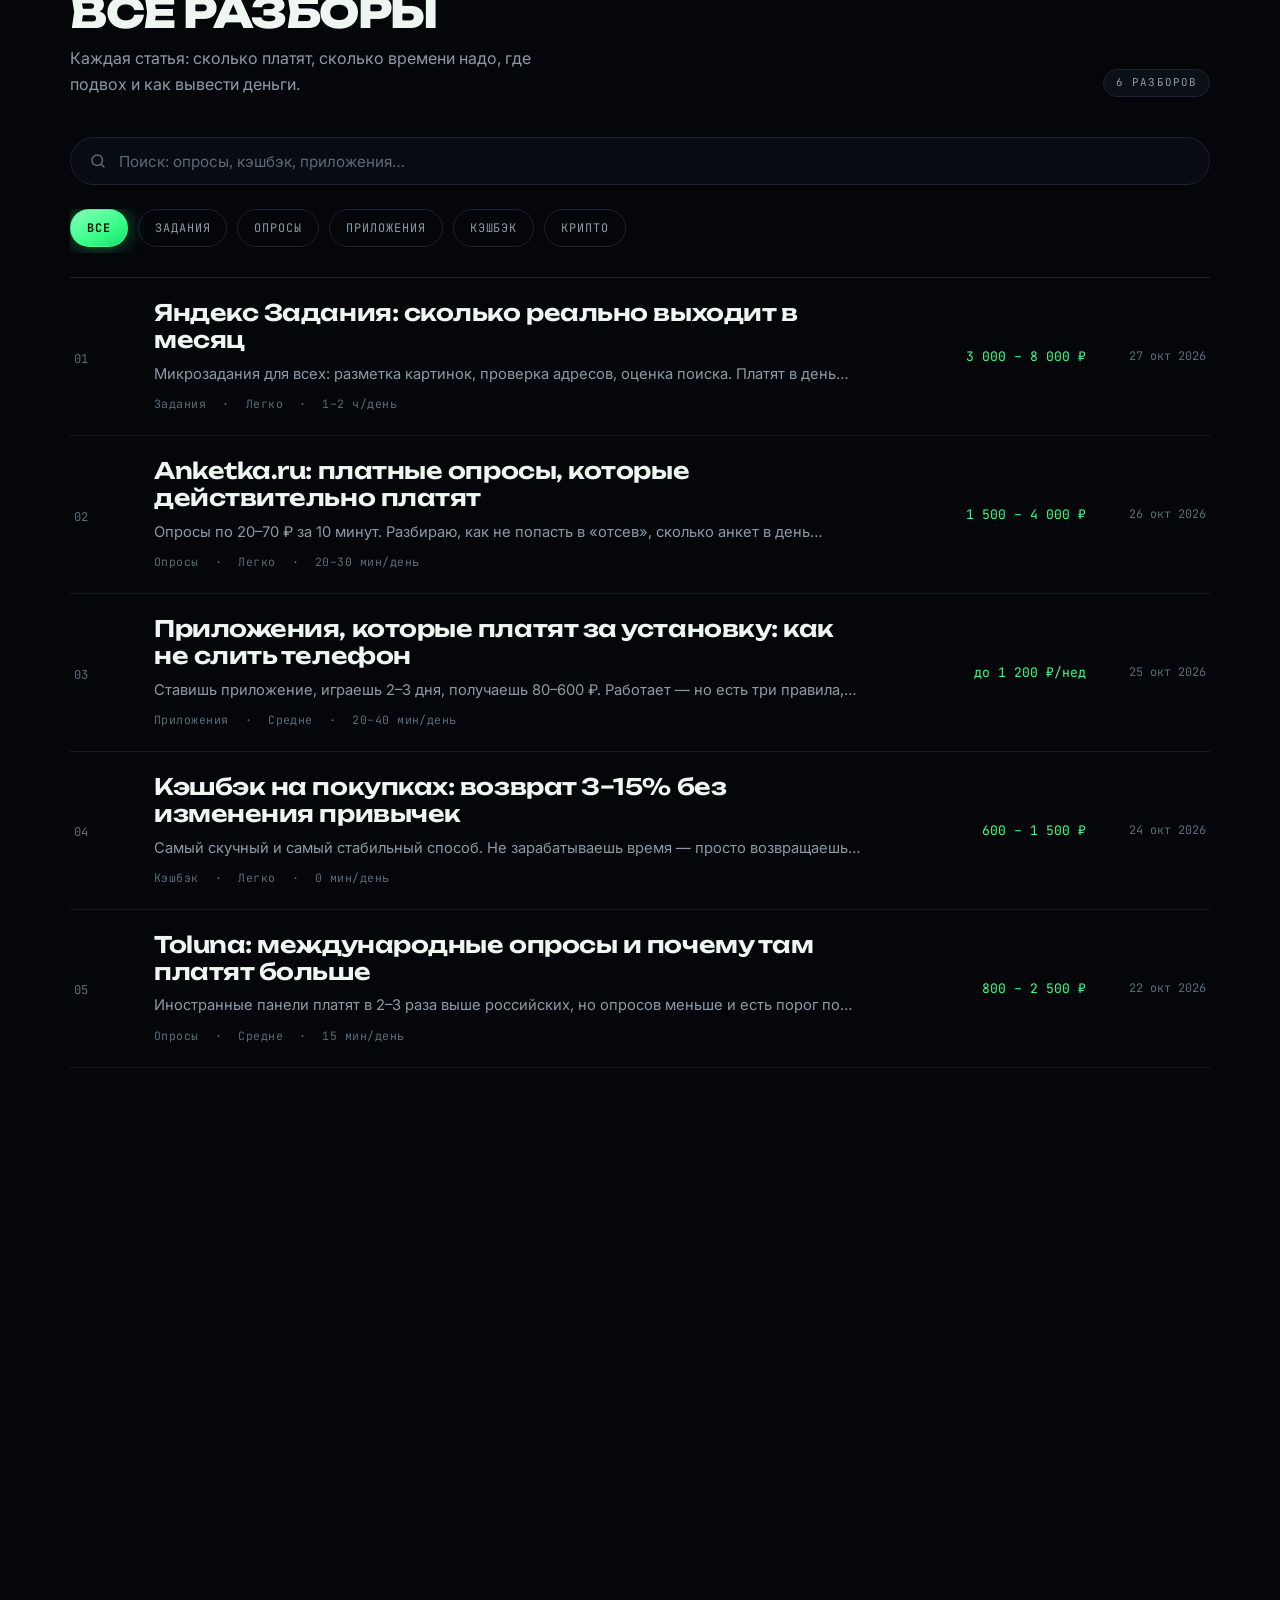
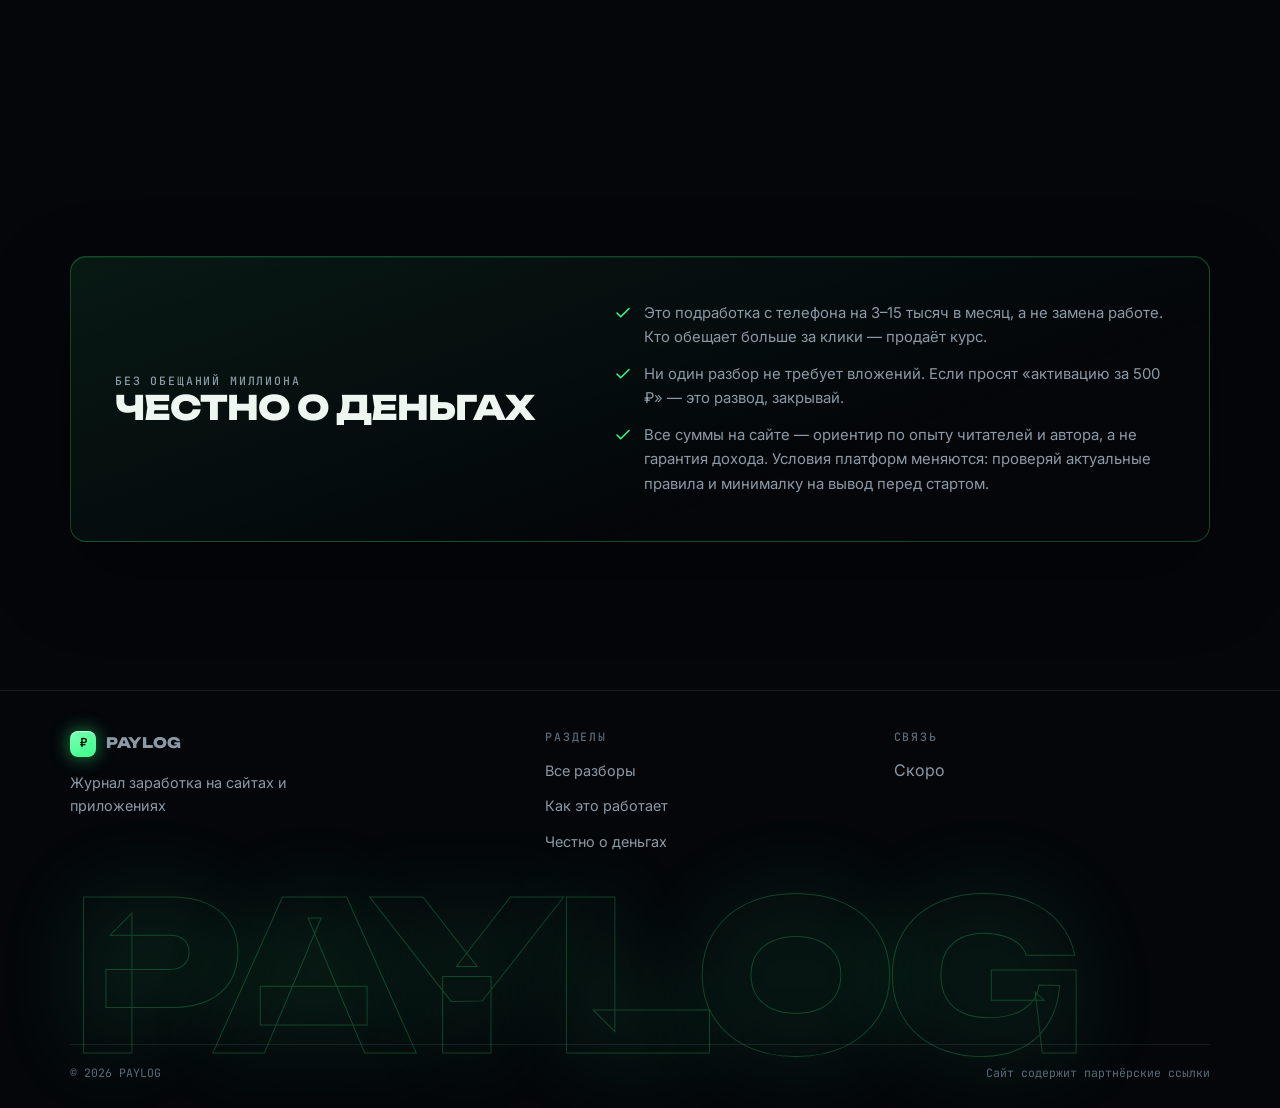
==== commit fc977b62: "feat: neon palette + anonymous view counter (article chips, home rows, admin views tab)" ====
--- a/index.html
+++ b/index.html
@@ -9,7 +9,7 @@
 <meta property="og:title" content="PAYLOG — заработок на сайтах и приложениях">
 <meta property="og:description" content="Разборы платформ: суммы, время, подвохи и вывод денег. Без обещаний миллиона.">
 <meta property="og:type" content="website">
-<link rel="icon" href="data:image/svg+xml,%3Csvg xmlns='http://www.w3.org/2000/svg' viewBox='0 0 100 100'%3E%3Crect width='100' height='100' rx='22' fill='%23c8ff3d'/%3E%3Ctext x='50' y='72' font-family='monospace' font-weight='700' font-size='58' text-anchor='middle' fill='%230a0d05'%3EP%3C/text%3E%3C/svg%3E">
+<link rel="icon" href="data:image/svg+xml,%3Csvg xmlns='http://www.w3.org/2000/svg' viewBox='0 0 100 100'%3E%3Crect width='100' height='100' rx='22' fill='%2339ff88'/%3E%3Ctext x='50' y='72' font-family='monospace' font-weight='700' font-size='58' text-anchor='middle' fill='%2303130a'%3EP%3C/text%3E%3C/svg%3E">
 <link rel="preconnect" href="https://fonts.googleapis.com">
 <link rel="preconnect" href="https://fonts.gstatic.com" crossorigin>
 <link href="https://fonts.googleapis.com/css2?family=Unbounded:wght@400;600;800&family=Inter:wght@400;500;600&family=JetBrains+Mono:wght@400;500;700&display=swap" rel="stylesheet">
--- a/assets/css/style.css
+++ b/assets/css/style.css
@@ -6,20 +6,23 @@
 /* ---------- fonts ---------- */
 
 :root {
-  --bg: #08090a;
-  --surface: #0d0f11;
-  --surface-2: #131619;
-  --surface-3: #1a1e22;
-  --line: #23282d;
-  --line-soft: #1a1e22;
-  --text-1: #f1f4ef;
-  --text-2: #8d959c;
-  --text-3: #5d666d;
-  --accent: #c8ff3d;
-  --accent-ink: #0a0d05;
-  --accent-soft: rgba(200, 255, 61, .12);
-  --danger: #ff5f45;
-  --ok: #66e39b;
+  --bg: #04060a;
+  --surface: #080b11;
+  --surface-2: #0c1017;
+  --surface-3: #121821;
+  --line: #1b2431;
+  --line-soft: #141b25;
+  --text-1: #eef6f2;
+  --text-2: #8b9aa6;
+  --text-3: #5a6b78;
+  --accent: #39ff88;
+  --accent-2: #00e5ff;
+  --accent-ink: #03130a;
+  --accent-soft: rgba(57, 255, 136, .1);
+  --glow: 0 0 24px rgba(57, 255, 136, .45);
+  --glow-soft: 0 0 60px rgba(57, 255, 136, .16);
+  --danger: #ff4d6d;
+  --ok: #39ff88;
 
   --r: 16px;
   --r-sm: 10px;
@@ -43,7 +46,10 @@
 
 body {
   margin: 0;
-  background: var(--bg);
+  background:
+    radial-gradient(900px 520px at 82% -8%, rgba(57, 255, 136, .1), transparent 62%),
+    radial-gradient(760px 480px at 8% 4%, rgba(0, 229, 255, .07), transparent 60%),
+    var(--bg);
   color: var(--text-1);
   font-family: var(--f-body);
   font-size: 16px;
@@ -141,8 +147,9 @@
   z-index: 40;
   backdrop-filter: blur(14px) saturate(140%);
   -webkit-backdrop-filter: blur(14px) saturate(140%);
-  background: rgba(8, 9, 10, .78);
+  background: rgba(4, 6, 10, .8);
   border-bottom: 1px solid var(--line-soft);
+  box-shadow: 0 1px 0 rgba(57, 255, 136, .07), 0 12px 40px rgba(0, 0, 0, .5);
 }
 .nav__in {
   display: flex;
@@ -165,11 +172,12 @@
   width: 26px; height: 26px;
   display: grid; place-items: center;
   border-radius: 8px;
-  background: var(--accent);
+  background: linear-gradient(150deg, #7dffb4, var(--accent));
   color: var(--accent-ink);
   font-family: var(--f-mono);
   font-size: .78rem;
   font-weight: 700;
+  box-shadow: 0 0 18px rgba(57, 255, 136, .55), inset 0 1px 0 rgba(255, 255, 255, .5);
 }
 .nav__links { display: none; gap: 26px; }
 .nav__links a {
@@ -180,7 +188,7 @@
   color: var(--text-2);
   transition: color .2s;
 }
-.nav__links a:hover { color: var(--accent); }
+.nav__links a:hover { color: var(--accent); text-shadow: 0 0 12px rgba(57, 255, 136, .7); }
 
 @media (min-width: 860px) {
   .nav__links { display: flex; }
@@ -207,21 +215,21 @@
 }
 .btn:hover {
   transform: translateY(-3px);
-  border-color: #31373d;
-  box-shadow: 0 12px 26px rgba(0, 0, 0, .45);
+  border-color: rgba(57, 255, 136, .45);
+  box-shadow: 0 12px 30px rgba(0, 0, 0, .5), 0 0 22px rgba(57, 255, 136, .18);
 }
 .btn:active { transform: translateY(0) scale(.985); transition-duration: .1s; }
 
 .btn--primary {
-  background: var(--accent);
+  background: linear-gradient(150deg, #86ffbe, var(--accent) 55%, #14e070);
+  border-color: rgba(57, 255, 136, .8);
+  color: var(--accent-ink);
+  box-shadow: 0 0 22px rgba(57, 255, 136, .35), inset 0 1px 0 rgba(255, 255, 255, .5);
+  font-weight: 700;
+}
+.btn--primary:hover {
+  box-shadow: 0 0 38px rgba(57, 255, 136, .6), inset 0 1px 0 rgba(255, 255, 255, .6);
   border-color: var(--accent);
-  color: var(--accent-ink);
-  box-shadow: 0 0 0 0 rgba(200, 255, 61, .35);
-}
-.btn--primary:hover {
-  background: #d4ff63;
-  border-color: #d4ff63;
-  box-shadow: 0 14px 34px rgba(200, 255, 61, .22);
 }
 .btn--sm { height: 42px; padding: 0 16px; font-size: .86rem; }
 .btn--ghost { background: transparent; }
@@ -232,6 +240,20 @@
 
 /* ---------- hero ---------- */
 .hero { padding: clamp(48px, 9vw, 96px) 0 var(--s5); position: relative; }
+.hero::before {
+  content: '';
+  position: absolute;
+  top: 10%;
+  left: -20%;
+  width: 46vw;
+  height: 46vw;
+  max-width: 520px;
+  max-height: 520px;
+  border-radius: 50%;
+  background: radial-gradient(circle, rgba(0, 229, 255, .09), transparent 65%);
+  pointer-events: none;
+  z-index: 0;
+}
 .hero::after {
   content: '';
   position: absolute;
@@ -242,7 +264,7 @@
   max-width: 720px;
   max-height: 720px;
   border-radius: 50%;
-  background: radial-gradient(circle, rgba(200, 255, 61, .12), transparent 62%);
+  background: radial-gradient(circle, rgba(57, 255, 136, .16), transparent 62%);
   pointer-events: none;
   z-index: 0;
 }
@@ -258,15 +280,19 @@
 .dot {
   width: 7px; height: 7px; border-radius: 50%;
   background: var(--accent);
-  box-shadow: 0 0 0 4px rgba(200, 255, 61, .14);
+  box-shadow: 0 0 0 4px rgba(57, 255, 136, .16), 0 0 14px rgba(57, 255, 136, .8);
   animation: pulse 2.4s infinite;
 }
 @keyframes pulse {
-  0%, 100% { box-shadow: 0 0 0 4px rgba(200,255,61,.14); }
-  50% { box-shadow: 0 0 0 8px rgba(200,255,61,.05); }
-}
-
-.hero h1 .accent { color: var(--accent); display: block; }
+  0%, 100% { box-shadow: 0 0 0 4px rgba(57,255,136,.16), 0 0 14px rgba(57,255,136,.8); }
+  50% { box-shadow: 0 0 0 9px rgba(57,255,136,.04), 0 0 22px rgba(57,255,136,.35); }
+}
+
+.hero h1 .accent {
+  color: var(--accent);
+  display: block;
+  text-shadow: 0 0 32px rgba(57, 255, 136, .45), 0 0 90px rgba(57, 255, 136, .18);
+}
 .hero__sub {
   margin: 22px 0 0;
   max-width: 46ch;
@@ -276,7 +302,8 @@
 .hero__cta { display: flex; flex-wrap: wrap; gap: 12px; margin-top: 28px; }
 
 .hero__panel {
-  border: 1px solid var(--line);
+  border: 1px solid rgba(57, 255, 136, .18);
+  box-shadow: inset 0 1px 0 rgba(57, 255, 136, .12), 0 24px 60px rgba(0, 0, 0, .5), var(--glow-soft);
   border-radius: var(--r);
   background: linear-gradient(160deg, var(--surface-2), var(--surface));
   padding: 22px;
@@ -290,6 +317,8 @@
   font-weight: 800;
   letter-spacing: -.04em;
   line-height: 1;
+  color: var(--accent);
+  text-shadow: 0 0 22px rgba(57, 255, 136, .45);
 }
 .stat__l {
   font-family: var(--f-mono);
@@ -329,7 +358,8 @@
   content: '';
   width: 5px; height: 5px; border-radius: 50%;
   background: var(--accent);
-  opacity: .5;
+  opacity: .8;
+  box-shadow: 0 0 8px rgba(57, 255, 136, .8);
 }
 @keyframes slide { to { transform: translateX(-50%); } }
 @media (prefers-reduced-motion: reduce) {
@@ -358,7 +388,11 @@
   background: var(--surface);
   transition: border-color .3s, transform .4s var(--ease);
 }
-.featured:hover { border-color: #313940; transform: translateY(-3px); }
+.featured:hover {
+  border-color: rgba(57, 255, 136, .4);
+  transform: translateY(-3px);
+  box-shadow: 0 0 42px rgba(57, 255, 136, .14);
+}
 @media (min-width: 820px) { .featured { grid-template-columns: 1.05fr 1fr; } }
 
 .featured__media {
@@ -395,7 +429,20 @@
   color: var(--text-2);
   white-space: nowrap;
 }
-.chip--accent { color: var(--accent); border-color: rgba(200, 255, 61, .32); background: var(--accent-soft); }
+.chip--accent {
+  color: var(--accent);
+  border-color: rgba(57, 255, 136, .38);
+  background: var(--accent-soft);
+  box-shadow: 0 0 16px rgba(57, 255, 136, .12), inset 0 0 12px rgba(57, 255, 136, .06);
+}
+
+.chip--views {
+  color: var(--accent-2);
+  border-color: rgba(0, 229, 255, .3);
+  background: rgba(0, 229, 255, .07);
+  box-shadow: 0 0 14px rgba(0, 229, 255, .12);
+}
+.chip--views:empty { display: none; }
 
 /* ---------- filters ---------- */
 .filters {
@@ -424,10 +471,11 @@
 }
 .fbtn:hover { color: var(--text-1); border-color: #333a41; }
 .fbtn[aria-pressed="true"] {
-  background: var(--accent);
-  border-color: var(--accent);
+  background: linear-gradient(150deg, #86ffbe, var(--accent) 60%, #12dc6c);
+  border-color: rgba(57, 255, 136, .8);
   color: var(--accent-ink);
   font-weight: 700;
+  box-shadow: 0 0 20px rgba(57, 255, 136, .4);
 }
 
 .searchbar {
@@ -442,7 +490,7 @@
   margin-bottom: var(--s4);
   transition: border-color .2s;
 }
-.searchbar:focus-within { border-color: rgba(200, 255, 61, .45); }
+.searchbar:focus-within { border-color: rgba(57, 255, 136, .45); }
 .searchbar input {
   flex: 1;
   background: none;
@@ -470,7 +518,8 @@
   position: absolute;
   left: 0; top: 0; bottom: 0;
   width: 2px;
-  background: var(--accent);
+  background: linear-gradient(var(--accent), var(--accent-2));
+  box-shadow: 0 0 14px rgba(57, 255, 136, .7);
   transform: scaleY(0);
   transform-origin: top;
   transition: transform .35s var(--ease);
@@ -494,7 +543,7 @@
   line-height: 1.18;
   transition: color .2s;
 }
-.row:hover .row__title { color: var(--accent); }
+.row:hover .row__title { color: var(--accent); text-shadow: 0 0 18px rgba(57, 255, 136, .45); }
 .row__desc {
   color: var(--text-2);
   font-size: .92rem;
@@ -515,6 +564,16 @@
   color: var(--text-3);
 }
 .row__pay { color: var(--accent); }
+.row__views {
+  font-family: var(--f-mono);
+  font-size: .72rem;
+  color: var(--accent-2);
+  display: inline-flex;
+  align-items: center;
+  gap: 5px;
+  opacity: .85;
+}
+.row__views:empty { display: none; }
 
 @media (min-width: 900px) {
   .row { grid-template-columns: 56px 1fr 190px 96px; align-items: center; gap: 24px; }
@@ -528,6 +587,7 @@
 @media (min-width: 820px) { .steps { grid-template-columns: repeat(3, 1fr); gap: 22px; } }
 .step {
   border: 1px solid var(--line);
+  transition: border-color .3s, box-shadow .3s;
   border-radius: var(--r);
   padding: 26px 24px;
   background: linear-gradient(170deg, var(--surface-2), var(--surface));
@@ -544,11 +604,13 @@
 }
 .step h3 { font-size: 1.12rem; text-transform: none; letter-spacing: -.02em; margin-bottom: 8px; }
 .step p { margin: 0; color: var(--text-2); font-size: .92rem; }
+.step:hover { border-color: rgba(57, 255, 136, .35); box-shadow: 0 0 34px rgba(57, 255, 136, .1); }
 
 /* ---------- honesty block ---------- */
 .honest {
-  border: 1px solid rgba(200, 255, 61, .22);
-  background: linear-gradient(160deg, rgba(200, 255, 61, .07), transparent 70%);
+  border: 1px solid rgba(57, 255, 136, .25);
+  background: linear-gradient(160deg, rgba(57, 255, 136, .08), transparent 70%);
+  box-shadow: inset 0 1px 0 rgba(57, 255, 136, .1), 0 30px 80px rgba(0, 0, 0, .4);
   border-radius: var(--r);
   padding: clamp(24px, 5vw, 44px);
   display: grid;
@@ -582,7 +644,8 @@
   letter-spacing: -.06em;
   text-transform: uppercase;
   color: transparent;
-  -webkit-text-stroke: 1px #262b30;
+  -webkit-text-stroke: 1px rgba(57, 255, 136, .22);
+  text-shadow: 0 0 90px rgba(57, 255, 136, .12);
   margin-top: 40px;
   margin-bottom: -12px;
   user-select: none;
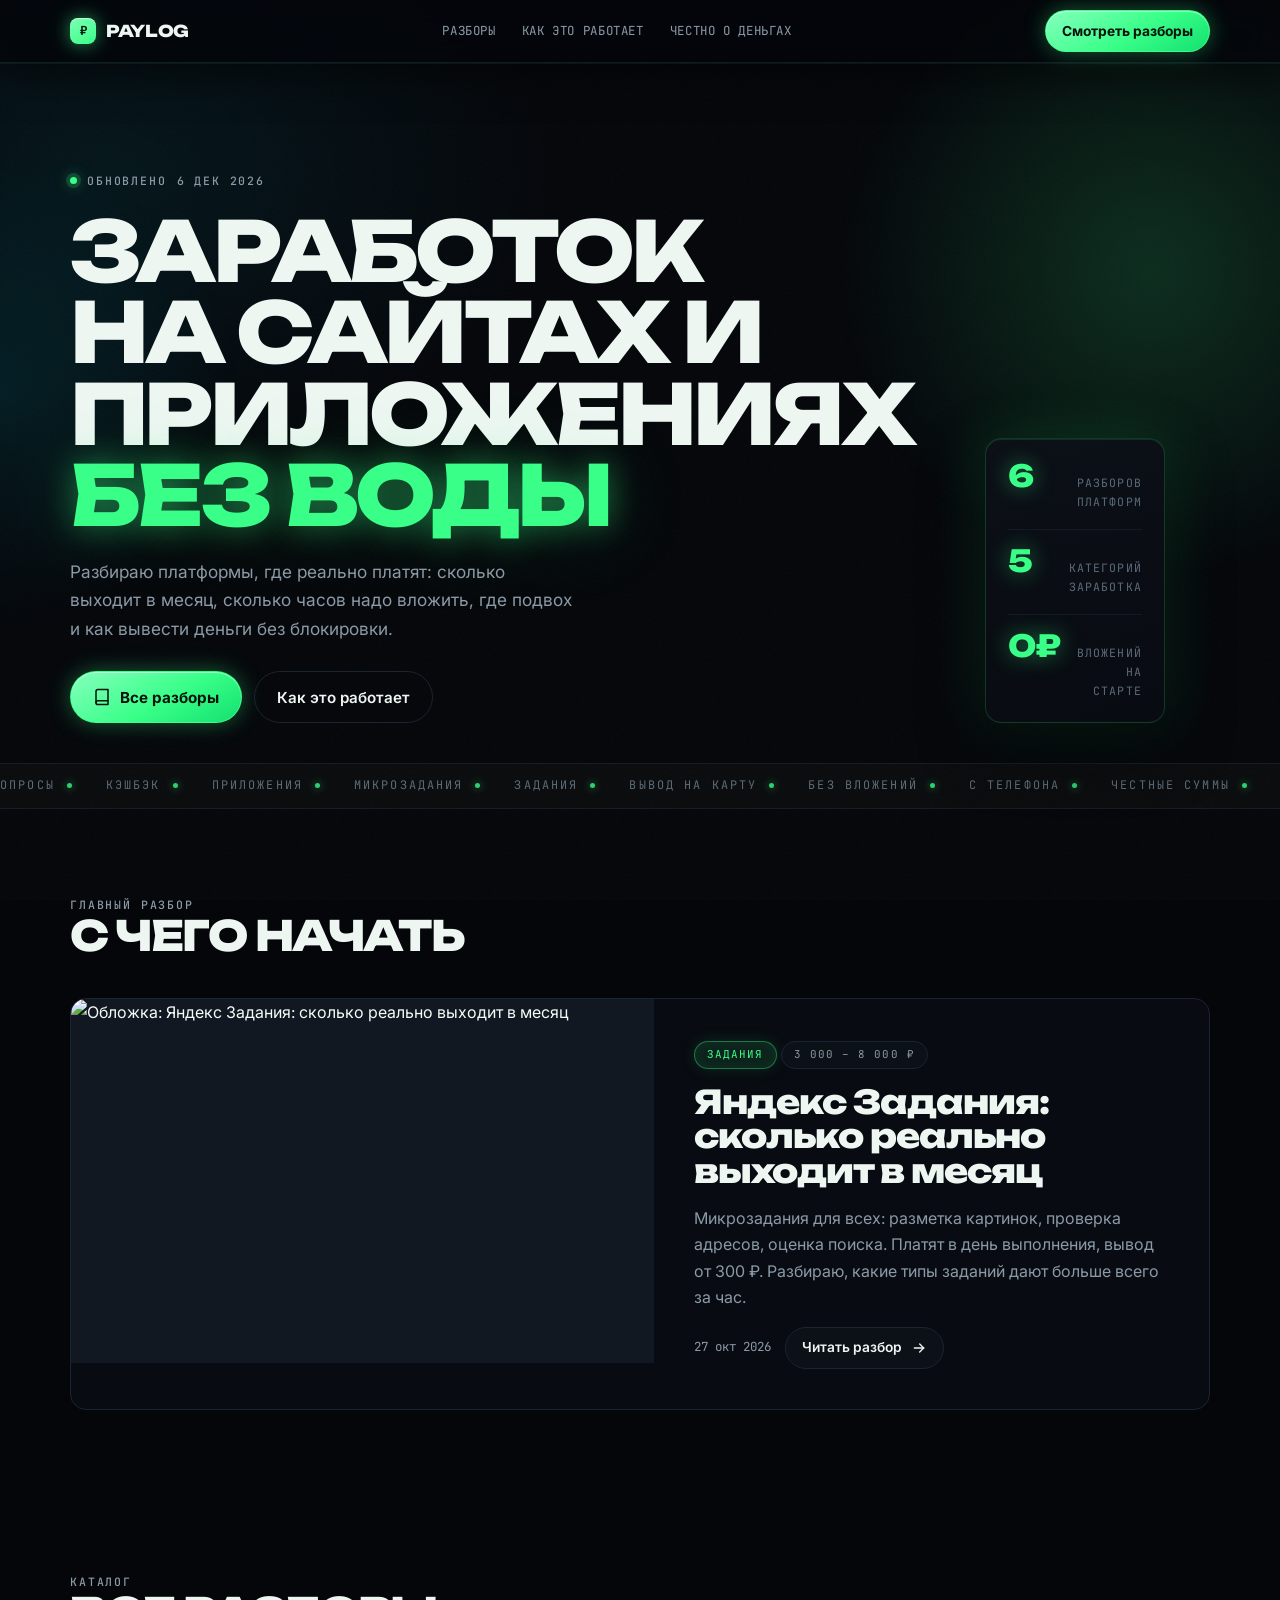
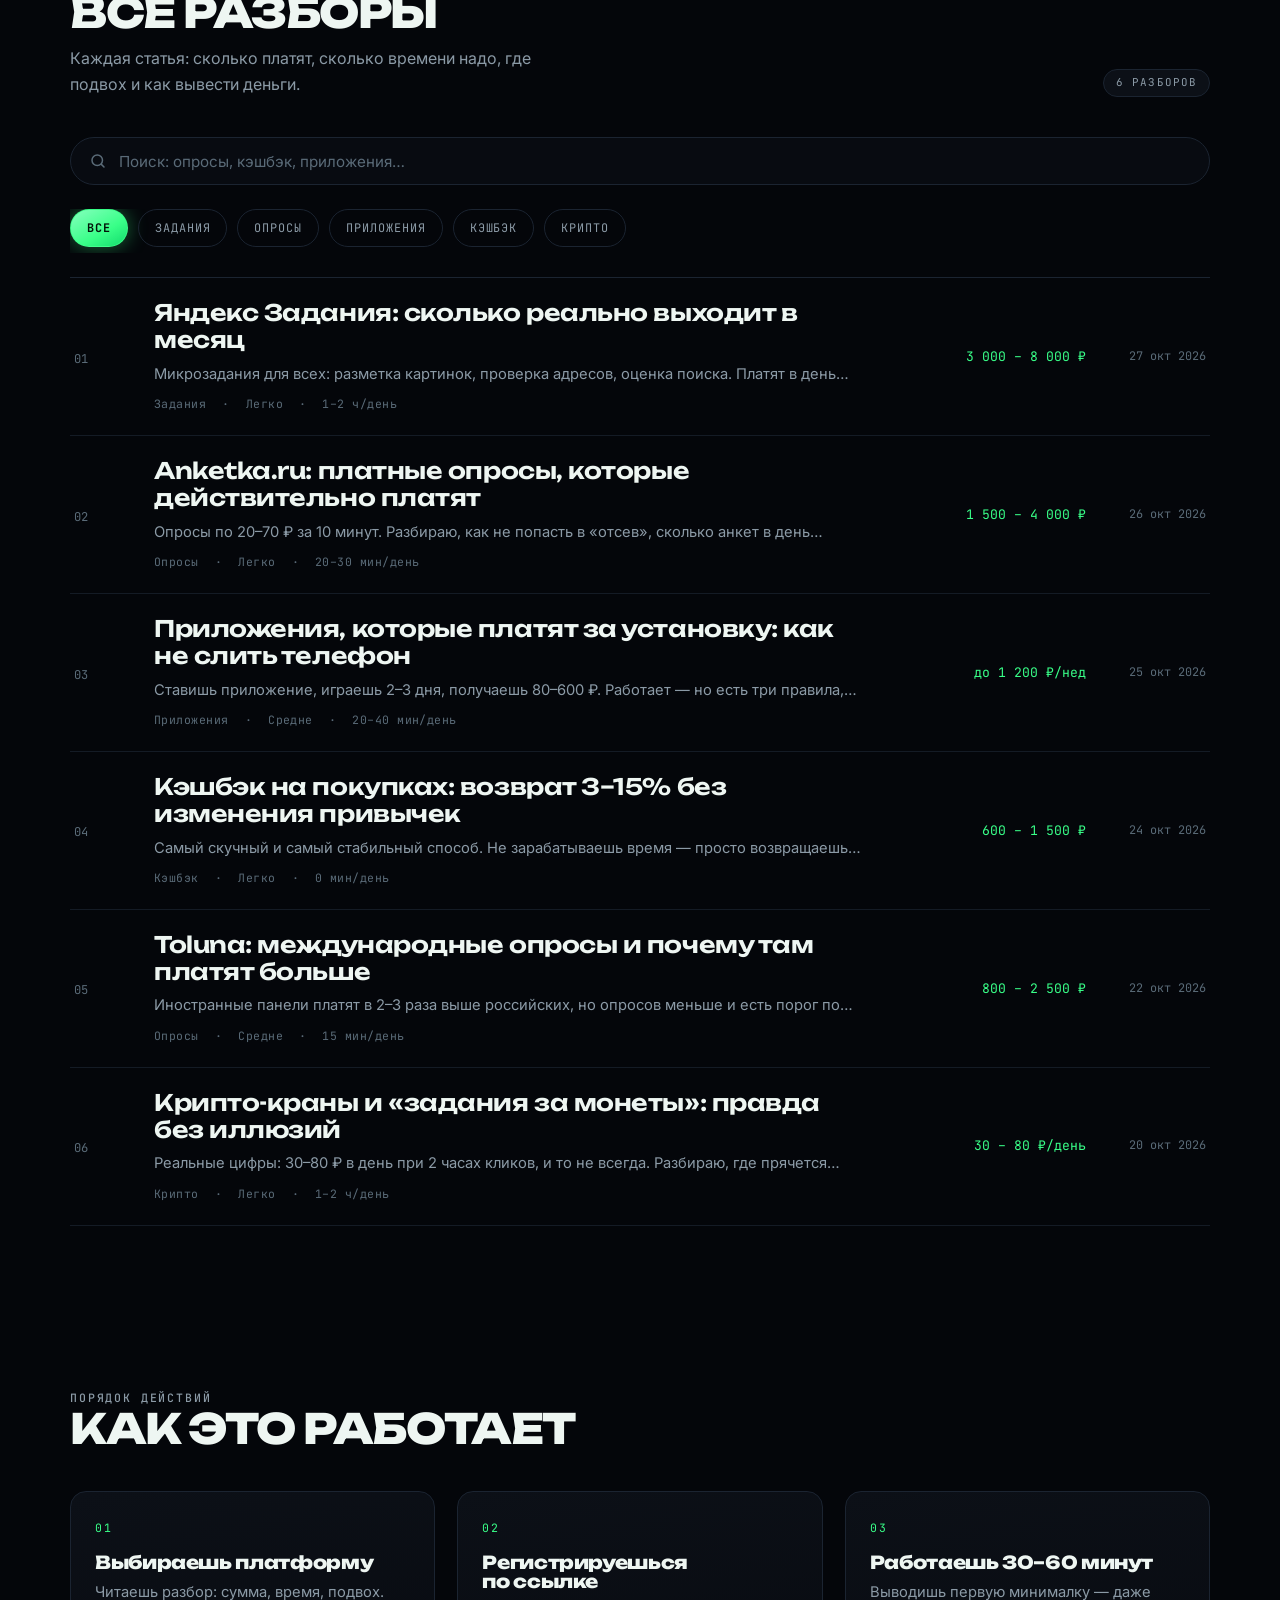
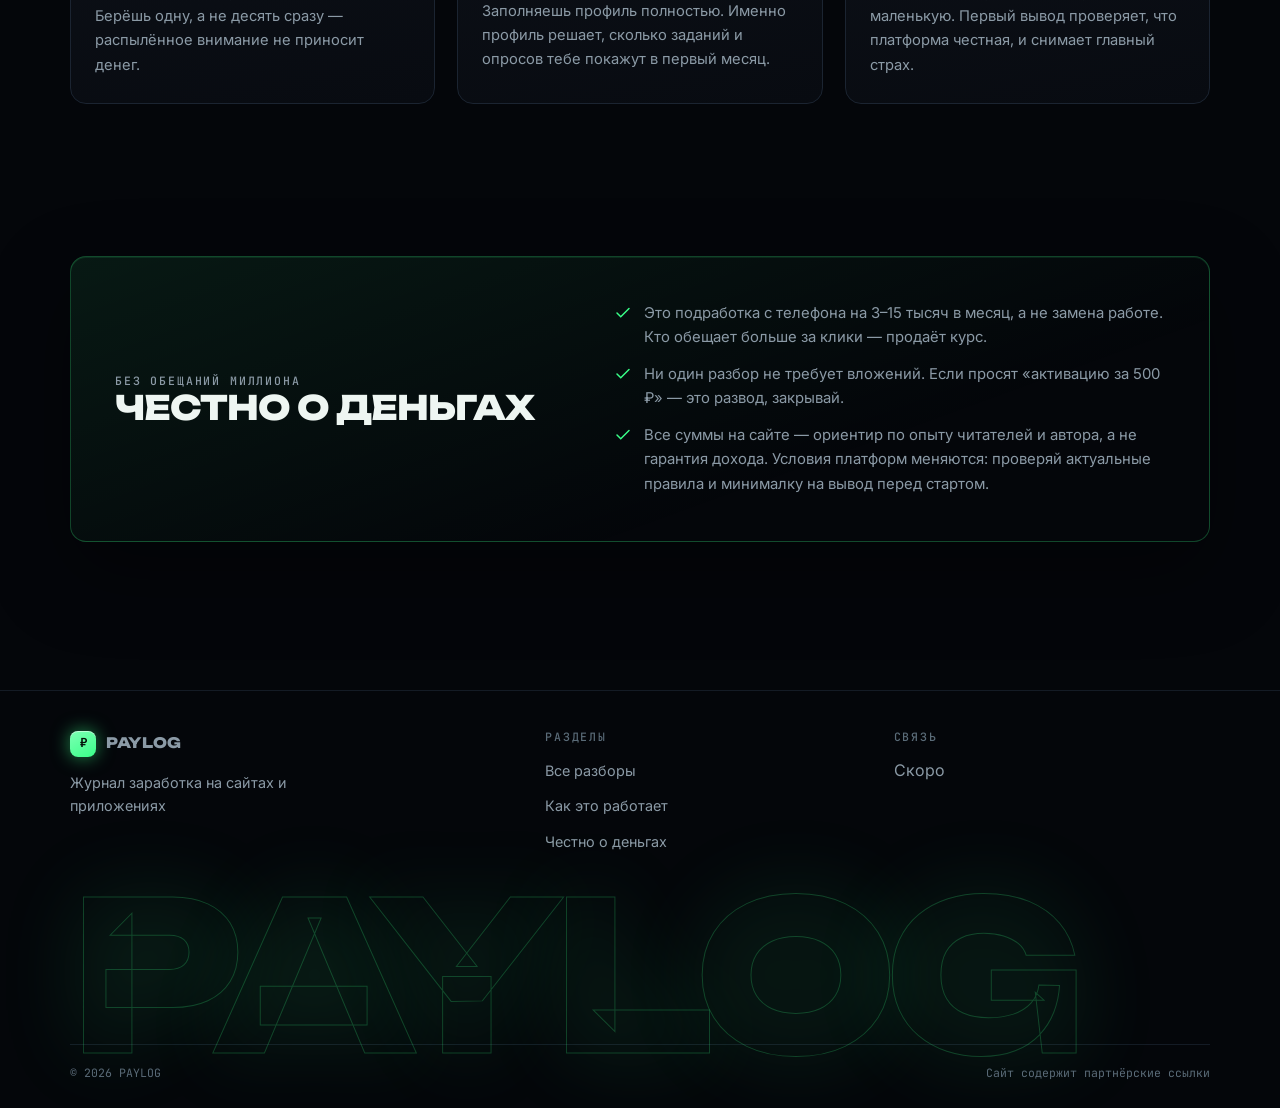
==== commit d55a9e63: "polish: neon theme color + header note" ====
--- a/index.html
+++ b/index.html
@@ -5,7 +5,7 @@
 <meta name="viewport" content="width=device-width, initial-scale=1">
 <title>PAYLOG — заработок на сайтах и приложениях</title>
 <meta name="description" content="Разборы сайтов и приложений, где реально платят: сколько выходит в месяц, сколько времени нужно, где подвох и как вывести деньги.">
-<meta name="theme-color" content="#08090a">
+<meta name="theme-color" content="#04060a">
 <meta property="og:title" content="PAYLOG — заработок на сайтах и приложениях">
 <meta property="og:description" content="Разборы платформ: суммы, время, подвохи и вывод денег. Без обещаний миллиона.">
 <meta property="og:type" content="website">
--- a/assets/css/style.css
+++ b/assets/css/style.css
@@ -1,6 +1,6 @@
 /* PAYLOG — design system
-   mood: "точно · деньги · техно"
-   Swiss grid + acid lime on near-black
+   mood: "неон · деньги · техно"
+   Swiss grid + neon green glow on near-black
 */
 
 /* ---------- fonts ---------- */
